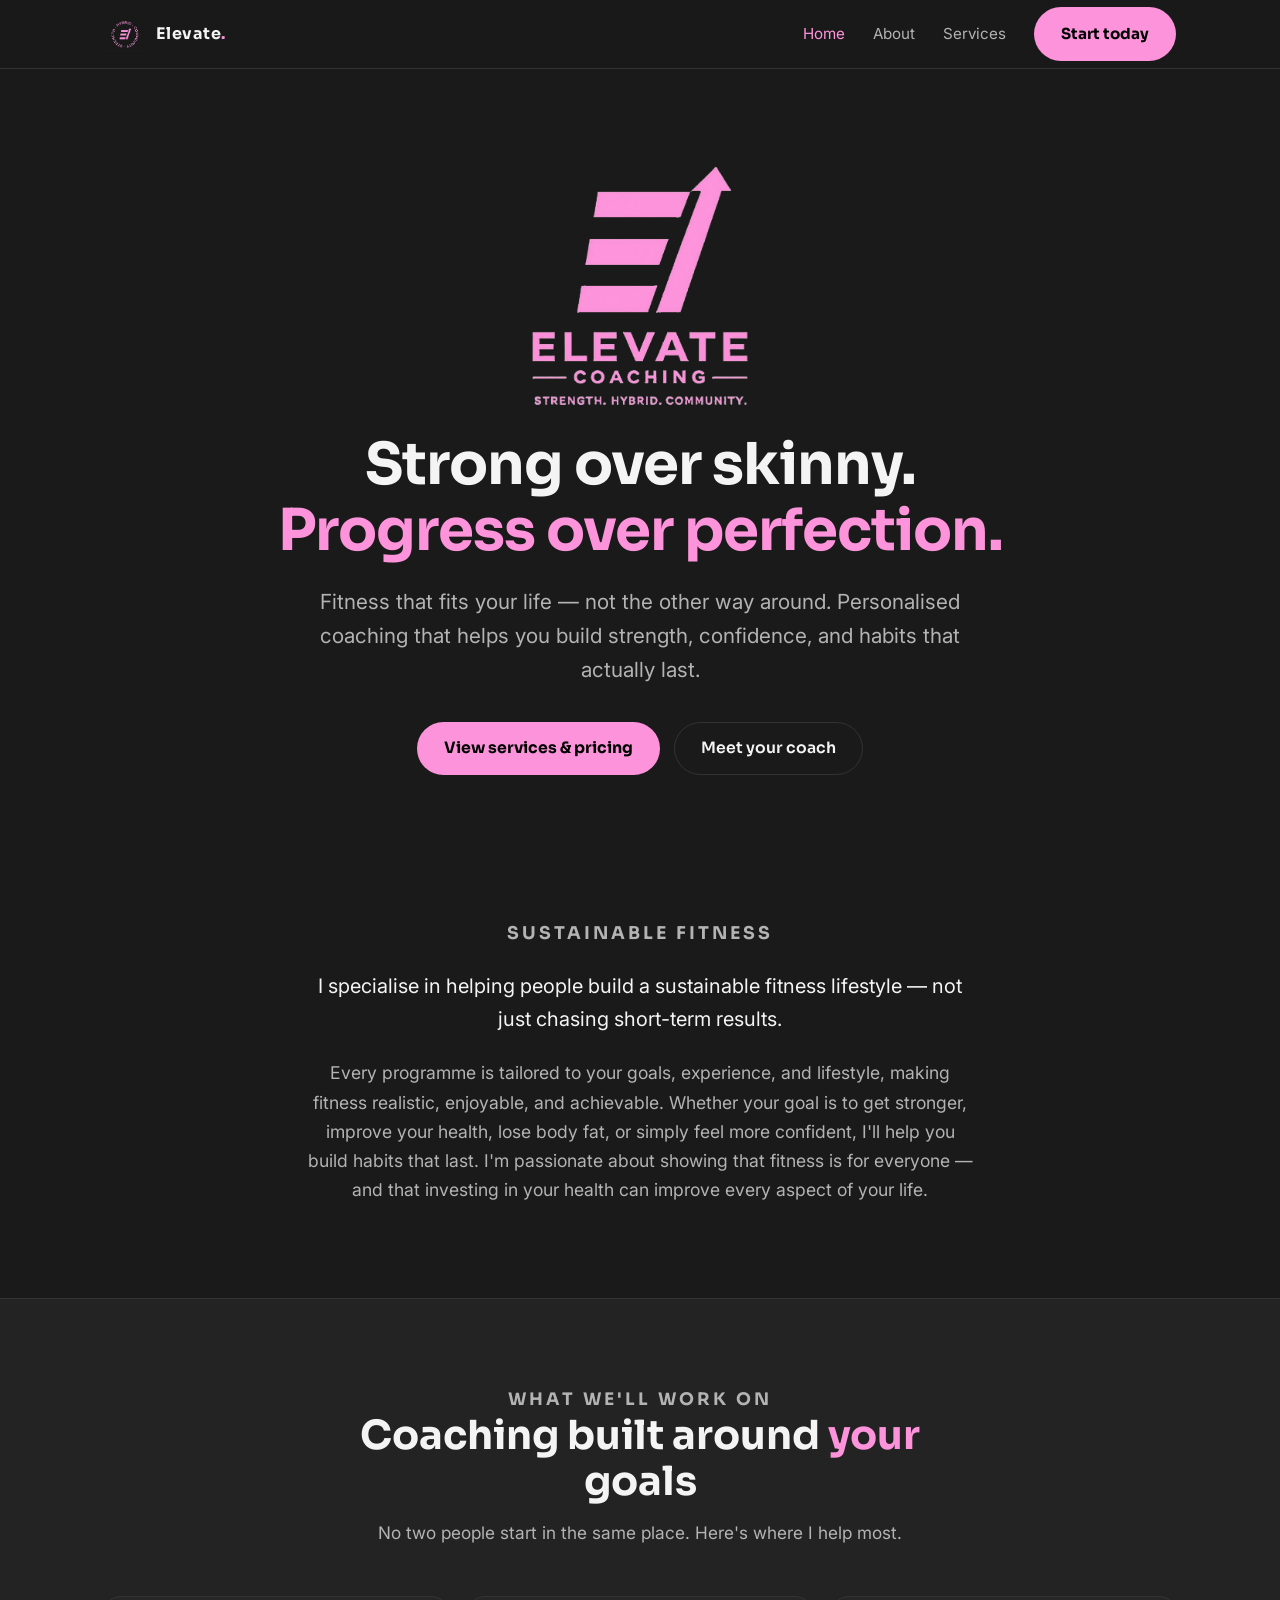
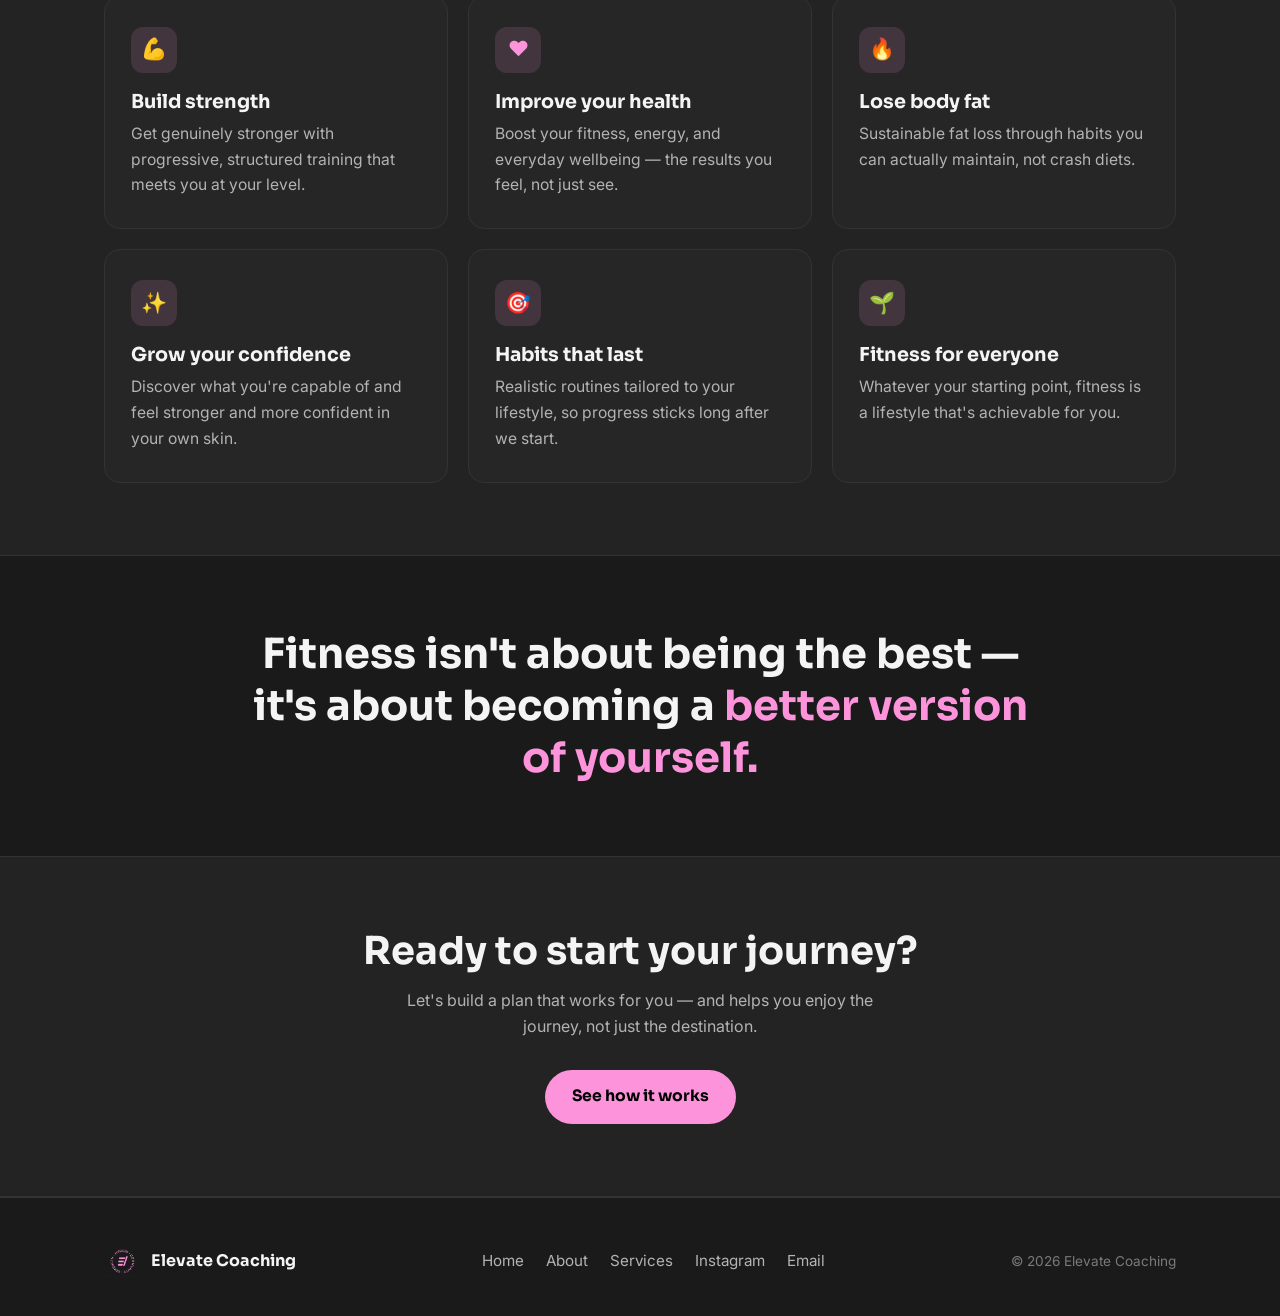
==== index.html @ e61bf0bc "v1 for review" ====
<!DOCTYPE html>
<html lang="en">
<head>
  <meta charset="UTF-8" />
  <meta name="viewport" content="width=device-width, initial-scale=1.0" />
  <title>Elevate Coaching — Personal Training | Strong over skinny</title>
  <meta name="description" content="Elevate Coaching — personalised personal training that builds a sustainable fitness lifestyle. Strong over skinny. Progress over perfection." />
  <meta property="og:title" content="Elevate Coaching" />
  <meta property="og:description" content="Fitness that fits your life — not the other way around." />
  <meta property="og:type" content="website" />
  <link rel="icon" href="assets/logo.png" />
  <link rel="preconnect" href="https://fonts.googleapis.com" />
  <link rel="preconnect" href="https://fonts.gstatic.com" crossorigin />
  <link href="https://fonts.googleapis.com/css2?family=Inter:wght@400;500;600&family=Sora:wght@600;700&display=swap" rel="stylesheet" />
  <link rel="stylesheet" href="css/styles.css" />
</head>
<body>

  <!-- ===== Nav ===== -->
  <header class="nav">
    <div class="wrap nav__inner">
      <a class="nav__brand" href="index.html">
        <img src="assets/logo.png" alt="Elevate Coaching logo" />
        <span>Elevate<span class="accent">.</span></span>
      </a>
      <nav class="nav__links">
        <a href="index.html" class="is-active">Home</a>
        <a href="about.html">About</a>
        <a href="services.html">Services</a>
        <!-- CTA: swap href for SumUp booking/subscription link when ready -->
        <a href="services.html" class="btn btn--primary nav__cta">Start today</a>
      </nav>
    </div>
  </header>

  <!-- ===== Hero ===== -->
  <section class="hero">
    <div class="wrap">
      <img class="hero__logo" src="assets/logo_full.png" alt="Elevate Coaching" />
      <h1>Strong over skinny.<br /><span class="accent">Progress over perfection.</span></h1>
      <p class="lead">Fitness that fits your life — not the other way around. Personalised coaching that helps you build strength, confidence, and habits that actually last.</p>
      <div class="hero__actions">
        <a href="services.html" class="btn btn--primary">View services &amp; pricing</a>
        <a href="about.html" class="btn btn--ghost">Meet your coach</a>
      </div>
    </div>
  </section>

  <!-- ===== Intro ===== -->
  <section class="section">
    <div class="wrap prose" style="text-align:center">
      <p class="eyebrow">Sustainable fitness</p>
      <p style="font-size:1.25rem;color:var(--text)">I specialise in helping people build a sustainable fitness lifestyle — not just chasing short-term results.</p>
      <p>Every programme is tailored to your goals, experience, and lifestyle, making fitness realistic, enjoyable, and achievable. Whether your goal is to get stronger, improve your health, lose body fat, or simply feel more confident, I'll help you build habits that last. I'm passionate about showing that fitness is for everyone — and that investing in your health can improve every aspect of your life.</p>
    </div>
  </section>

  <!-- ===== What I help with ===== -->
  <section class="section section--raised">
    <div class="wrap">
      <div class="section__head">
        <p class="eyebrow">What we'll work on</p>
        <h2>Coaching built around <span class="accent">your</span> goals</h2>
        <p>No two people start in the same place. Here's where I help most.</p>
      </div>
      <div class="grid grid--3">
        <div class="card">
          <div class="card__icon">💪</div>
          <h3>Build strength</h3>
          <p>Get genuinely stronger with progressive, structured training that meets you at your level.</p>
        </div>
        <div class="card">
          <div class="card__icon">❤️</div>
          <h3>Improve your health</h3>
          <p>Boost your fitness, energy, and everyday wellbeing — the results you feel, not just see.</p>
        </div>
        <div class="card">
          <div class="card__icon">🔥</div>
          <h3>Lose body fat</h3>
          <p>Sustainable fat loss through habits you can actually maintain, not crash diets.</p>
        </div>
        <div class="card">
          <div class="card__icon">✨</div>
          <h3>Grow your confidence</h3>
          <p>Discover what you're capable of and feel stronger and more confident in your own skin.</p>
        </div>
        <div class="card">
          <div class="card__icon">🎯</div>
          <h3>Habits that last</h3>
          <p>Realistic routines tailored to your lifestyle, so progress sticks long after we start.</p>
        </div>
        <div class="card">
          <div class="card__icon">🌱</div>
          <h3>Fitness for everyone</h3>
          <p>Whatever your starting point, fitness is a lifestyle that's achievable for you.</p>
        </div>
      </div>
    </div>
  </section>

  <!-- ===== Empowerment callout ===== -->
  <section class="section callout">
    <div class="wrap">
      <blockquote>Fitness isn't about being the best — it's about becoming a <span>better version of yourself.</span></blockquote>
    </div>
  </section>

  <!-- ===== CTA band ===== -->
  <section class="section section--raised cta-band">
    <div class="wrap">
      <h2>Ready to start your journey?</h2>
      <p>Let's build a plan that works for you — and helps you enjoy the journey, not just the destination.</p>
      <!-- CTA: swap href for SumUp / contact form when ready -->
      <a href="services.html" class="btn btn--primary">See how it works</a>
    </div>
  </section>

  <!-- ===== Footer ===== -->
  <footer class="footer">
    <div class="wrap footer__inner">
      <a class="footer__brand" href="index.html">
        <img src="assets/logo.png" alt="Elevate Coaching" />
        Elevate Coaching
      </a>
      <nav class="footer__links">
        <a href="index.html">Home</a>
        <a href="about.html">About</a>
        <a href="services.html">Services</a>
        <!-- TODO: real links -->
        <a href="https://instagram.com/" target="_blank" rel="noopener">Instagram</a>
        <a href="mailto:hello@example.com">Email</a>
      </nav>
      <p class="footer__meta">© 2026 Elevate Coaching</p>
    </div>
  </footer>

</body>
</html>
---- css/styles.css ----
/* =========================================================
   Elevate Coaching — shared stylesheet
   Brand: bg #1a1a1a · accent #fd93db
   Edit the variables below to retune the whole site.
   ========================================================= */

:root {
  --bg:            #1a1a1a;
  --bg-raised:     #232323;
  --bg-card:       #262626;
  --accent:        #fd93db;
  --accent-soft:   #fd93db22;   /* translucent accent for glows/borders */
  --text:          #f4f4f4;
  --text-muted:    #b3b3b3;
  --border:        #333333;

  --font-head: 'Sora', system-ui, -apple-system, 'Segoe UI', sans-serif;
  --font-body: 'Inter', system-ui, -apple-system, 'Segoe UI', sans-serif;

  --maxw: 1120px;
  --radius: 16px;
}

* { box-sizing: border-box; margin: 0; padding: 0; }

html { scroll-behavior: smooth; }

html, body { overflow-x: hidden; }

body {
  background: var(--bg);
  color: var(--text);
  font-family: var(--font-body);
  line-height: 1.65;
  -webkit-font-smoothing: antialiased;
  text-rendering: optimizeLegibility;
}

img { max-width: 100%; display: block; }

a { color: inherit; text-decoration: none; }

h1, h2, h3 { font-family: var(--font-head); line-height: 1.15; font-weight: 700; }

.wrap { width: 100%; max-width: var(--maxw); margin-inline: auto; padding-inline: 24px; }

.accent { color: var(--accent); }

/* ---------- Nav ---------- */
.nav {
  position: sticky; top: 0; z-index: 50;
  background: rgba(26, 26, 26, 0.85);
  backdrop-filter: blur(10px);
  border-bottom: 1px solid var(--border);
}
.nav__inner {
  display: flex; align-items: center; justify-content: space-between;
  height: 68px;
}
.nav__brand { display: flex; align-items: center; gap: 10px; font-family: var(--font-head); font-weight: 700; letter-spacing: .5px; }
.nav__brand img { height: 34px; width: auto; }
.nav__links { display: flex; align-items: center; gap: 28px; }
.nav__links a { color: var(--text-muted); font-size: .95rem; transition: color .15s; }
.nav__links a:hover, .nav__links a.is-active { color: var(--accent); }
.nav__cta { display: none; }
/* Button in the nav must keep its black text — beat the .nav__links a colour rules */
.nav__links a.nav__cta,
.nav__links a.nav__cta:hover { color: #000; }

@media (min-width: 720px) { .nav__cta { display: inline-flex; } }

/* Narrow screens: stack brand over links, both centered, so nothing collides */
@media (max-width: 640px) {
  .nav__inner { flex-direction: column; height: auto; gap: 8px; padding-block: 12px; }
  .nav__links { gap: 20px; }
}

/* ---------- Buttons ---------- */
.btn {
  display: inline-flex; align-items: center; justify-content: center; gap: 8px;
  font-family: var(--font-head); font-weight: 600; font-size: .98rem;
  padding: 13px 26px; border-radius: 999px; cursor: pointer;
  transition: transform .15s ease, box-shadow .15s ease, background .15s ease;
  border: 1px solid transparent;
}
.btn--primary { background: var(--accent); color: #000; font-weight: 700; }
.btn--primary:hover { transform: translateY(-2px); box-shadow: 0 10px 30px -8px var(--accent); }
.btn--ghost { background: transparent; color: var(--text); border-color: var(--border); }
.btn--ghost:hover { border-color: var(--accent); color: var(--accent); }

/* ---------- Hero ---------- */
.hero { position: relative; overflow: hidden; padding: 88px 0 72px; text-align: center; }
.hero::before {
  content: ""; position: absolute; inset: -40% 0 auto 0; height: 480px;
  background: radial-gradient(60% 60% at 50% 0%, var(--accent-soft), transparent 70%);
  pointer-events: none;
}
.hero__logo { width: min(238px, 65vw); height: auto; margin: 0 auto 14px; }
.hero h1 { font-size: clamp(2.2rem, 6vw, 3.6rem); letter-spacing: -1px; }
.hero p.lead { color: var(--text-muted); font-size: clamp(1.05rem, 2.5vw, 1.3rem); max-width: 640px; margin: 20px auto 34px; }
.hero__actions { display: flex; gap: 14px; justify-content: center; flex-wrap: wrap; }

/* ---------- Sections ---------- */
.section { padding: 72px 0; }
.section--raised { background: var(--bg-raised); border-block: 1px solid var(--border); }
.section__head { max-width: 680px; margin: 0 auto 48px; text-align: center; }
.section__head h2 { font-size: clamp(1.7rem, 4vw, 2.5rem); }
.section__head p { color: var(--text-muted); margin-top: 14px; font-size: 1.08rem; }
.eyebrow { text-transform: uppercase; letter-spacing: 3px; font-size: .78rem; font-weight: 700; color: var(--accent); font-family: var(--font-head); }

/* ---------- Cards grid ---------- */
.grid { display: grid; gap: 20px; grid-template-columns: 1fr; }
@media (min-width: 620px) { .grid--2 { grid-template-columns: repeat(2, 1fr); } .grid--3 { grid-template-columns: repeat(2, 1fr); } }
@media (min-width: 900px) { .grid--3 { grid-template-columns: repeat(3, 1fr); } }

.card {
  background: var(--bg-card); border: 1px solid var(--border);
  border-radius: var(--radius); padding: 30px 26px;
  transition: border-color .18s, transform .18s;
}
.card:hover { border-color: var(--accent); transform: translateY(-3px); }
.card__icon {
  width: 46px; height: 46px; border-radius: 12px; margin-bottom: 18px;
  display: grid; place-items: center; background: var(--accent-soft); color: var(--accent);
  font-size: 1.3rem;
}
.card h3 { font-size: 1.2rem; margin-bottom: 8px; }
.card p { color: var(--text-muted); font-size: .98rem; }

/* ---------- Prose (about) ---------- */
.prose { max-width: 720px; margin-inline: auto; }
.prose p { color: var(--text-muted); font-size: 1.1rem; margin-bottom: 22px; }
.prose p strong { color: var(--text); }

/* ---------- Pricing ---------- */
.price-card { display: flex; flex-direction: column; }
.price-card.is-featured { border-color: var(--accent); box-shadow: 0 0 0 1px var(--accent), 0 20px 50px -20px var(--accent-soft); }
.price-card__tag { align-self: flex-start; font-size: .72rem; font-weight: 700; letter-spacing: 2px; text-transform: uppercase; color: var(--accent); font-family: var(--font-head); margin-bottom: 14px; }
.price-card h3 { font-size: 1.35rem; }
.price-card .price { font-family: var(--font-head); font-size: 2.4rem; font-weight: 700; margin: 12px 0 4px; }
.price-card .price span { font-size: 1rem; color: var(--text-muted); font-weight: 400; }
.price-card .price-note { color: var(--accent); font-size: .9rem; margin-top: 2px; }
.price-card ul { list-style: none; margin: 22px 0 28px; display: grid; gap: 12px; }
.price-card li { color: var(--text-muted); padding-left: 28px; position: relative; }
.price-card li::before { content: "✓"; position: absolute; left: 0; color: var(--accent); font-weight: 700; }
.price-card .btn { margin-top: auto; }

/* ---------- Callout band ---------- */
.callout { text-align: center; }
.callout blockquote { font-family: var(--font-head); font-weight: 700; font-size: clamp(1.6rem, 4.5vw, 2.6rem); line-height: 1.25; max-width: 820px; margin-inline: auto; }
.callout blockquote span { color: var(--accent); }

/* ---------- CTA band ---------- */
.cta-band { text-align: center; }
.cta-band h2 { font-size: clamp(1.7rem, 4vw, 2.4rem); }
.cta-band p { color: var(--text-muted); margin: 14px auto 30px; max-width: 520px; }

/* ---------- Footer ---------- */
.footer { border-top: 1px solid var(--border); padding: 48px 0 40px; }
.footer__inner { display: flex; flex-direction: column; gap: 22px; align-items: center; text-align: center; }
.footer__brand { display: flex; align-items: center; gap: 10px; font-family: var(--font-head); font-weight: 700; }
.footer__brand img { height: 30px; }
.footer__links { display: flex; gap: 22px; flex-wrap: wrap; justify-content: center; }
.footer__links a { color: var(--text-muted); font-size: .95rem; transition: color .15s; }
.footer__links a:hover { color: var(--accent); }
.footer__meta { color: #7a7a7a; font-size: .85rem; }

@media (min-width: 720px) {
  .footer__inner { flex-direction: row; justify-content: space-between; text-align: left; }
}
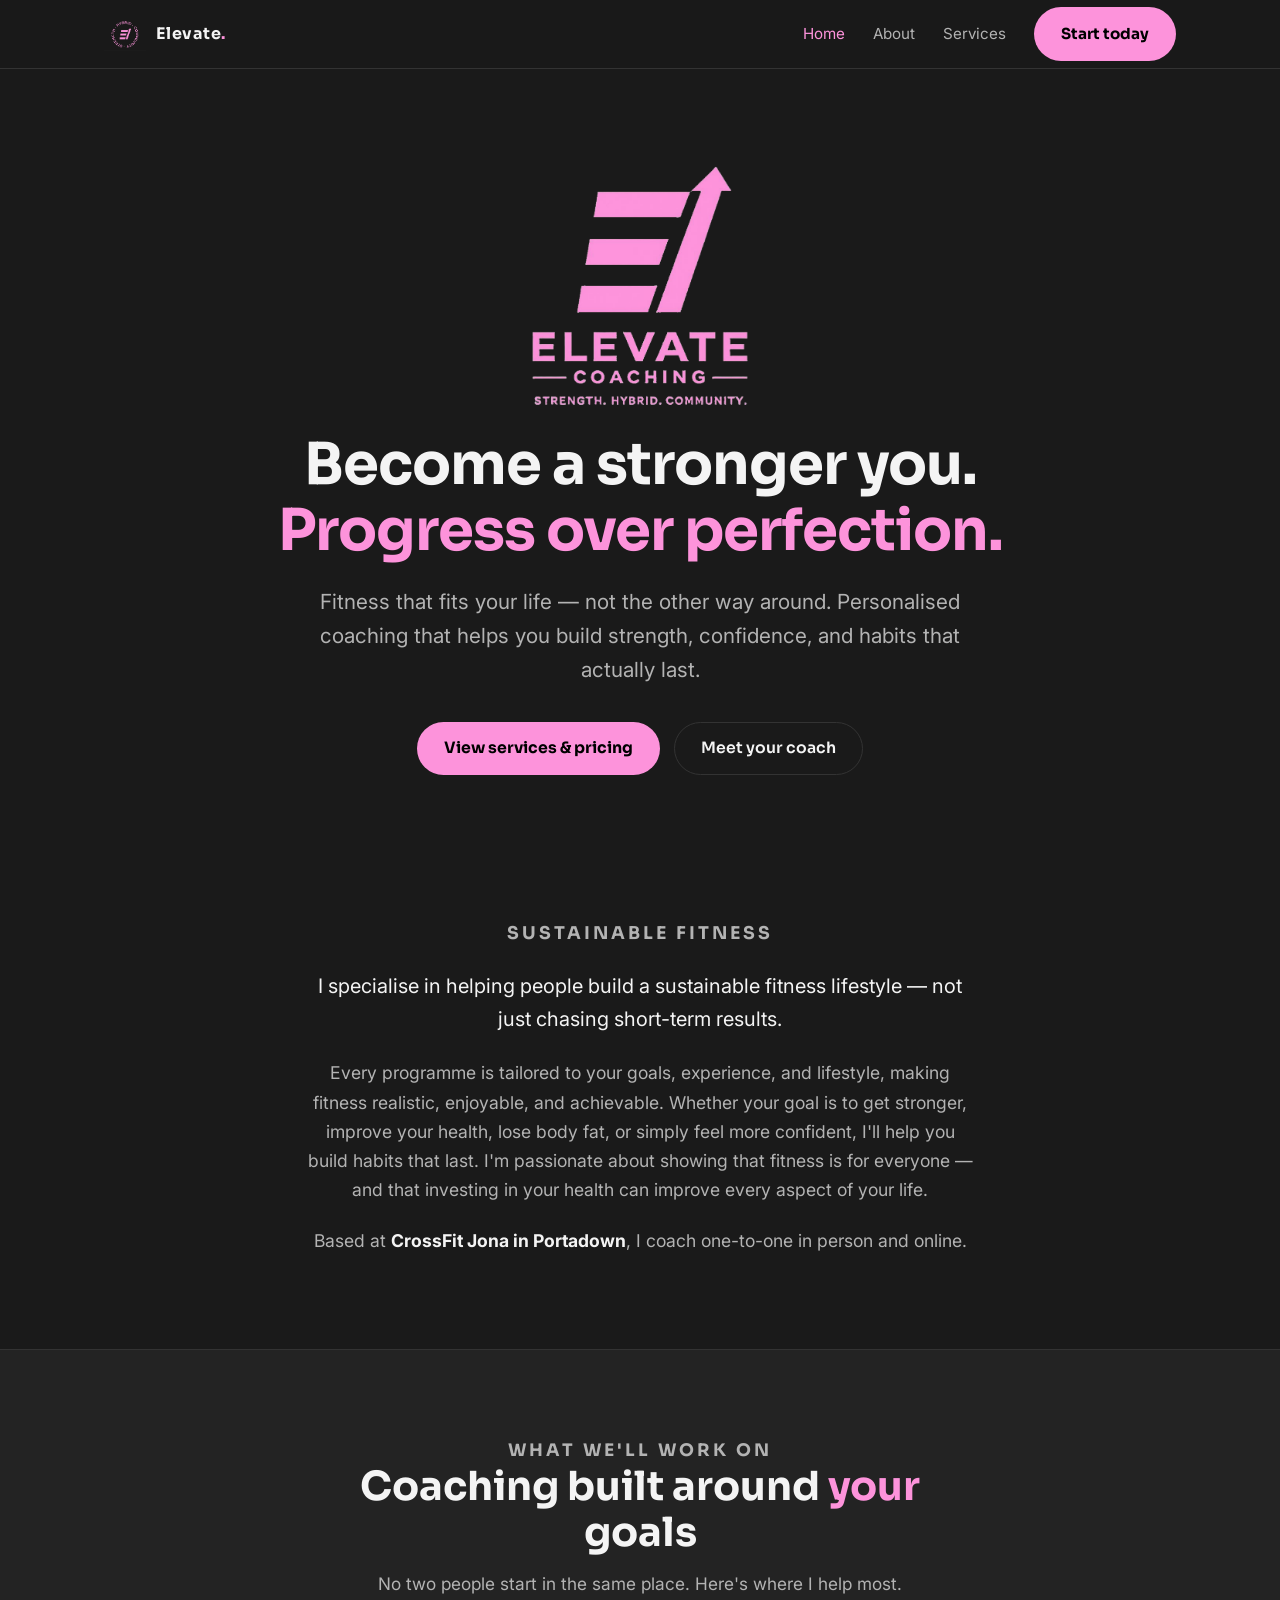
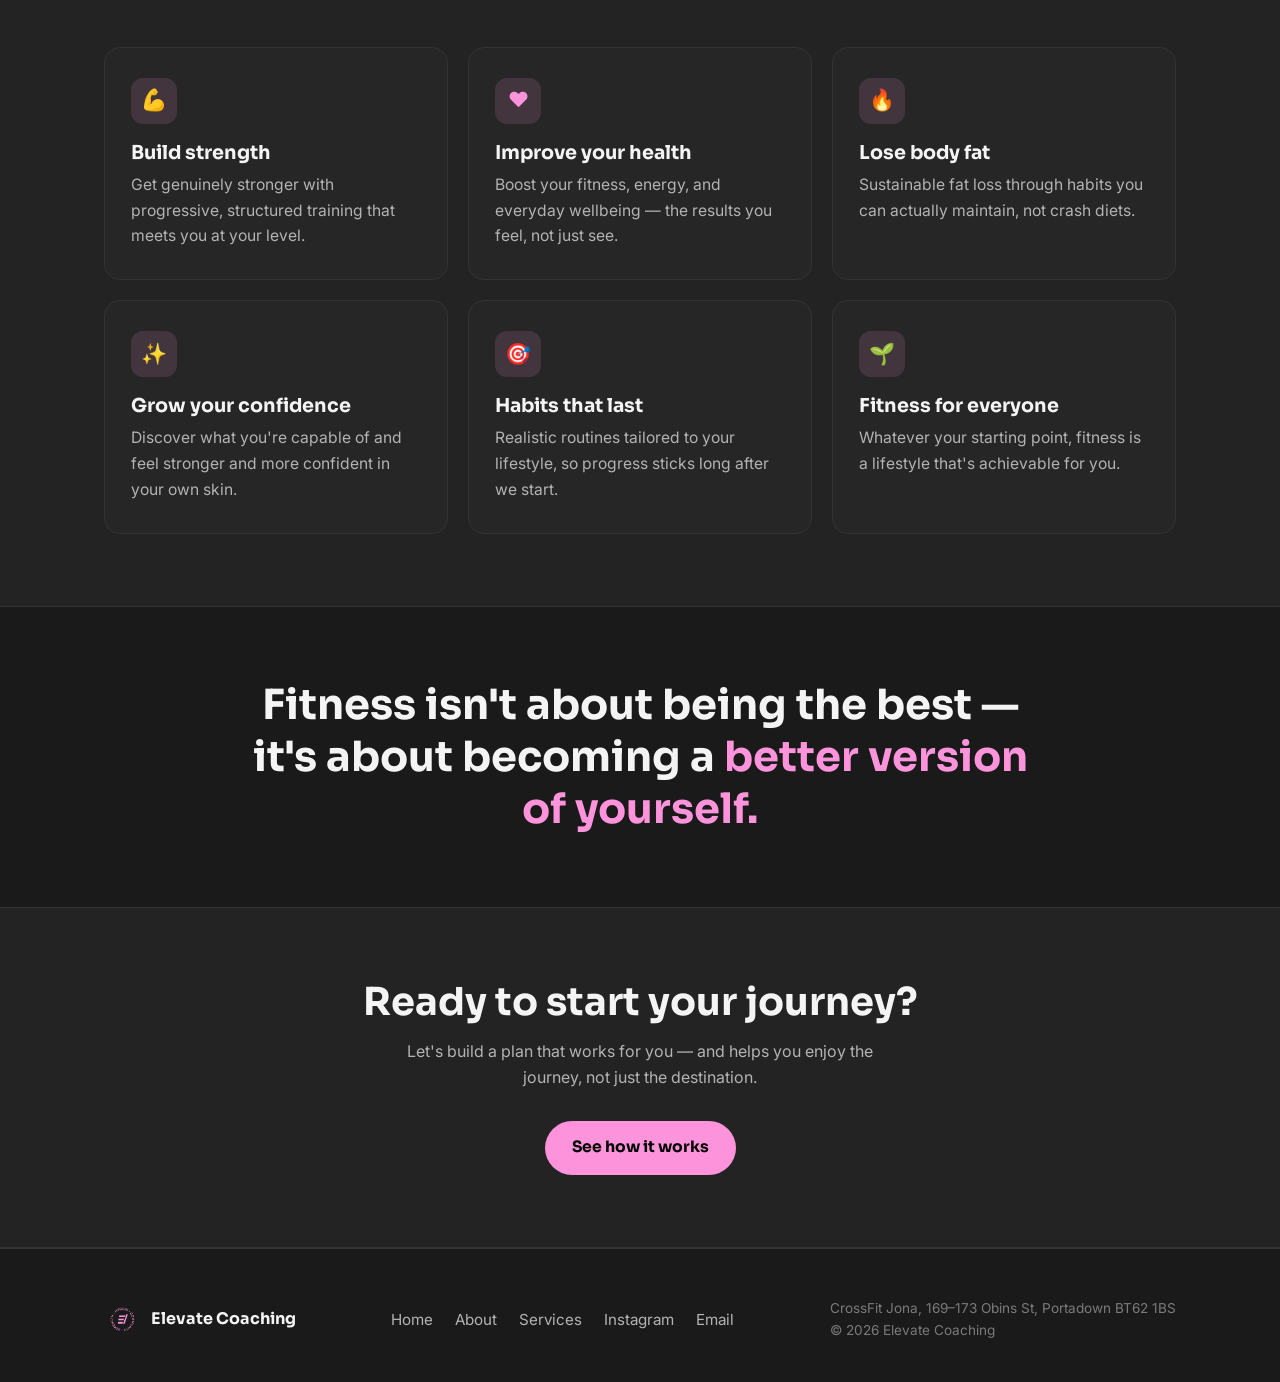
==== commit a4d17845: "seo" ====
--- a/index.html
+++ b/index.html
@@ -3,16 +3,65 @@
 <head>
   <meta charset="UTF-8" />
   <meta name="viewport" content="width=device-width, initial-scale=1.0" />
-  <title>Elevate Coaching — Personal Training | Strong over skinny</title>
-  <meta name="description" content="Elevate Coaching — personalised personal training that builds a sustainable fitness lifestyle. Strong over skinny. Progress over perfection." />
-  <meta property="og:title" content="Elevate Coaching" />
-  <meta property="og:description" content="Fitness that fits your life — not the other way around." />
+  <title>Personal Trainer in Portadown | Elevate Coaching</title>
+  <meta name="description" content="Personal training and online coaching in Portadown, Northern Ireland. Personalised programmes to build strength, confidence and lasting habits." />
+  <link rel="canonical" href="https://elevatecoach.ing/" />
   <meta property="og:type" content="website" />
+  <meta property="og:site_name" content="Elevate Coaching" />
+  <meta property="og:title" content="Elevate Coaching — Personal Training" />
+  <meta property="og:description" content="Fitness that fits your life — not the other way around. Personalised coaching to build strength, confidence and habits that last." />
+  <meta property="og:url" content="https://elevatecoach.ing/" />
+  <meta property="og:image" content="https://elevatecoach.ing/assets/og-image.png" />
+  <meta property="og:image:width" content="1200" />
+  <meta property="og:image:height" content="630" />
+  <meta name="twitter:card" content="summary_large_image" />
+  <meta name="twitter:title" content="Elevate Coaching — Personal Training" />
+  <meta name="twitter:description" content="Fitness that fits your life — not the other way around." />
+  <meta name="twitter:image" content="https://elevatecoach.ing/assets/og-image.png" />
   <link rel="icon" href="assets/logo.png" />
   <link rel="preconnect" href="https://fonts.googleapis.com" />
   <link rel="preconnect" href="https://fonts.gstatic.com" crossorigin />
   <link href="https://fonts.googleapis.com/css2?family=Inter:wght@400;500;600&family=Sora:wght@600;700&display=swap" rel="stylesheet" />
   <link rel="stylesheet" href="css/styles.css" />
+
+  <!-- Local SEO structured data.
+       NOTE: verify the geo latitude/longitude against the exact pin in Google Maps
+       (right-click the CrossFit Jona pin → copy coordinates) and update if needed. -->
+  <script type="application/ld+json">
+  {
+    "@context": "https://schema.org",
+    "@type": "LocalBusiness",
+    "name": "Elevate Coaching",
+    "description": "Personal training and online coaching in Portadown, Northern Ireland — building strength, confidence and habits that last.",
+    "url": "https://elevatecoach.ing/",
+    "image": "https://elevatecoach.ing/assets/og-image.png",
+    "email": "hello@elevatecoach.ing",
+    "priceRange": "££",
+    "currenciesAccepted": "GBP",
+    "address": {
+      "@type": "PostalAddress",
+      "streetAddress": "CrossFit Jona, 169-173 Obins Street",
+      "addressLocality": "Portadown",
+      "addressRegion": "County Armagh",
+      "postalCode": "BT62 1BS",
+      "addressCountry": "GB"
+    },
+    "geo": {
+      "@type": "GeoCoordinates",
+      "latitude": 54.4306,
+      "longitude": -6.4527
+    },
+    "areaServed": [
+      { "@type": "City", "name": "Portadown" },
+      { "@type": "City", "name": "Dungannon" },
+      { "@type": "City", "name": "Lurgan" }
+    ],
+    "sameAs": [
+      "https://instagram.com/coaching.elevate",
+      "https://maps.app.goo.gl/dEavE6LLTjwoEjsp8"
+    ]
+  }
+  </script>
 </head>
 <body>
 
@@ -37,7 +86,7 @@
   <section class="hero">
     <div class="wrap">
       <img class="hero__logo" src="assets/logo_full.png" alt="Elevate Coaching" />
-      <h1>Strong over skinny.<br /><span class="accent">Progress over perfection.</span></h1>
+      <h1>Become a stronger you.<br /><span class="accent">Progress over perfection.</span></h1>
       <p class="lead">Fitness that fits your life — not the other way around. Personalised coaching that helps you build strength, confidence, and habits that actually last.</p>
       <div class="hero__actions">
         <a href="services.html" class="btn btn--primary">View services &amp; pricing</a>
@@ -52,6 +101,7 @@
       <p class="eyebrow">Sustainable fitness</p>
       <p style="font-size:1.25rem;color:var(--text)">I specialise in helping people build a sustainable fitness lifestyle — not just chasing short-term results.</p>
       <p>Every programme is tailored to your goals, experience, and lifestyle, making fitness realistic, enjoyable, and achievable. Whether your goal is to get stronger, improve your health, lose body fat, or simply feel more confident, I'll help you build habits that last. I'm passionate about showing that fitness is for everyone — and that investing in your health can improve every aspect of your life.</p>
+      <p>Based at <strong>CrossFit Jona in Portadown</strong>, I coach one-to-one in person and online.</p>
     </div>
   </section>
 
@@ -127,10 +177,10 @@
         <a href="about.html">About</a>
         <a href="services.html">Services</a>
         <!-- TODO: real links -->
-        <a href="https://instagram.com/" target="_blank" rel="noopener">Instagram</a>
-        <a href="mailto:hello@example.com">Email</a>
+        <a href="https://instagram.com/coaching.elevate" target="_blank" rel="noopener">Instagram</a>
+        <a href="mailto:hello@elevatecoach.ing">Email</a>
       </nav>
-      <p class="footer__meta">© 2026 Elevate Coaching</p>
+      <p class="footer__meta">CrossFit Jona, 169–173 Obins St, Portadown BT62 1BS<br />© 2026 Elevate Coaching</p>
     </div>
   </footer>
 
--- a/css/styles.css
+++ b/css/styles.css
@@ -131,6 +131,20 @@
 .prose { max-width: 720px; margin-inline: auto; }
 .prose p { color: var(--text-muted); font-size: 1.1rem; margin-bottom: 22px; }
 .prose p strong { color: var(--text); }
+.prose h2 { font-size: clamp(1.5rem, 3.5vw, 2rem); margin: 46px 0 22px; }
+.prose h2 .accent { color: var(--accent); }
+.prose .lede { font-size: 1.25rem; color: var(--text); }
+
+/* ---------- Coach photo ---------- */
+.coach-photo {
+  display: block;
+  width: 100%;
+  max-width: 380px;
+  margin: 0 auto;
+  border-radius: var(--radius);
+  border: 3px solid var(--accent);
+  box-shadow: 0 22px 55px -22px var(--accent);
+}
 
 /* ---------- Pricing ---------- */
 .price-card { display: flex; flex-direction: column; }
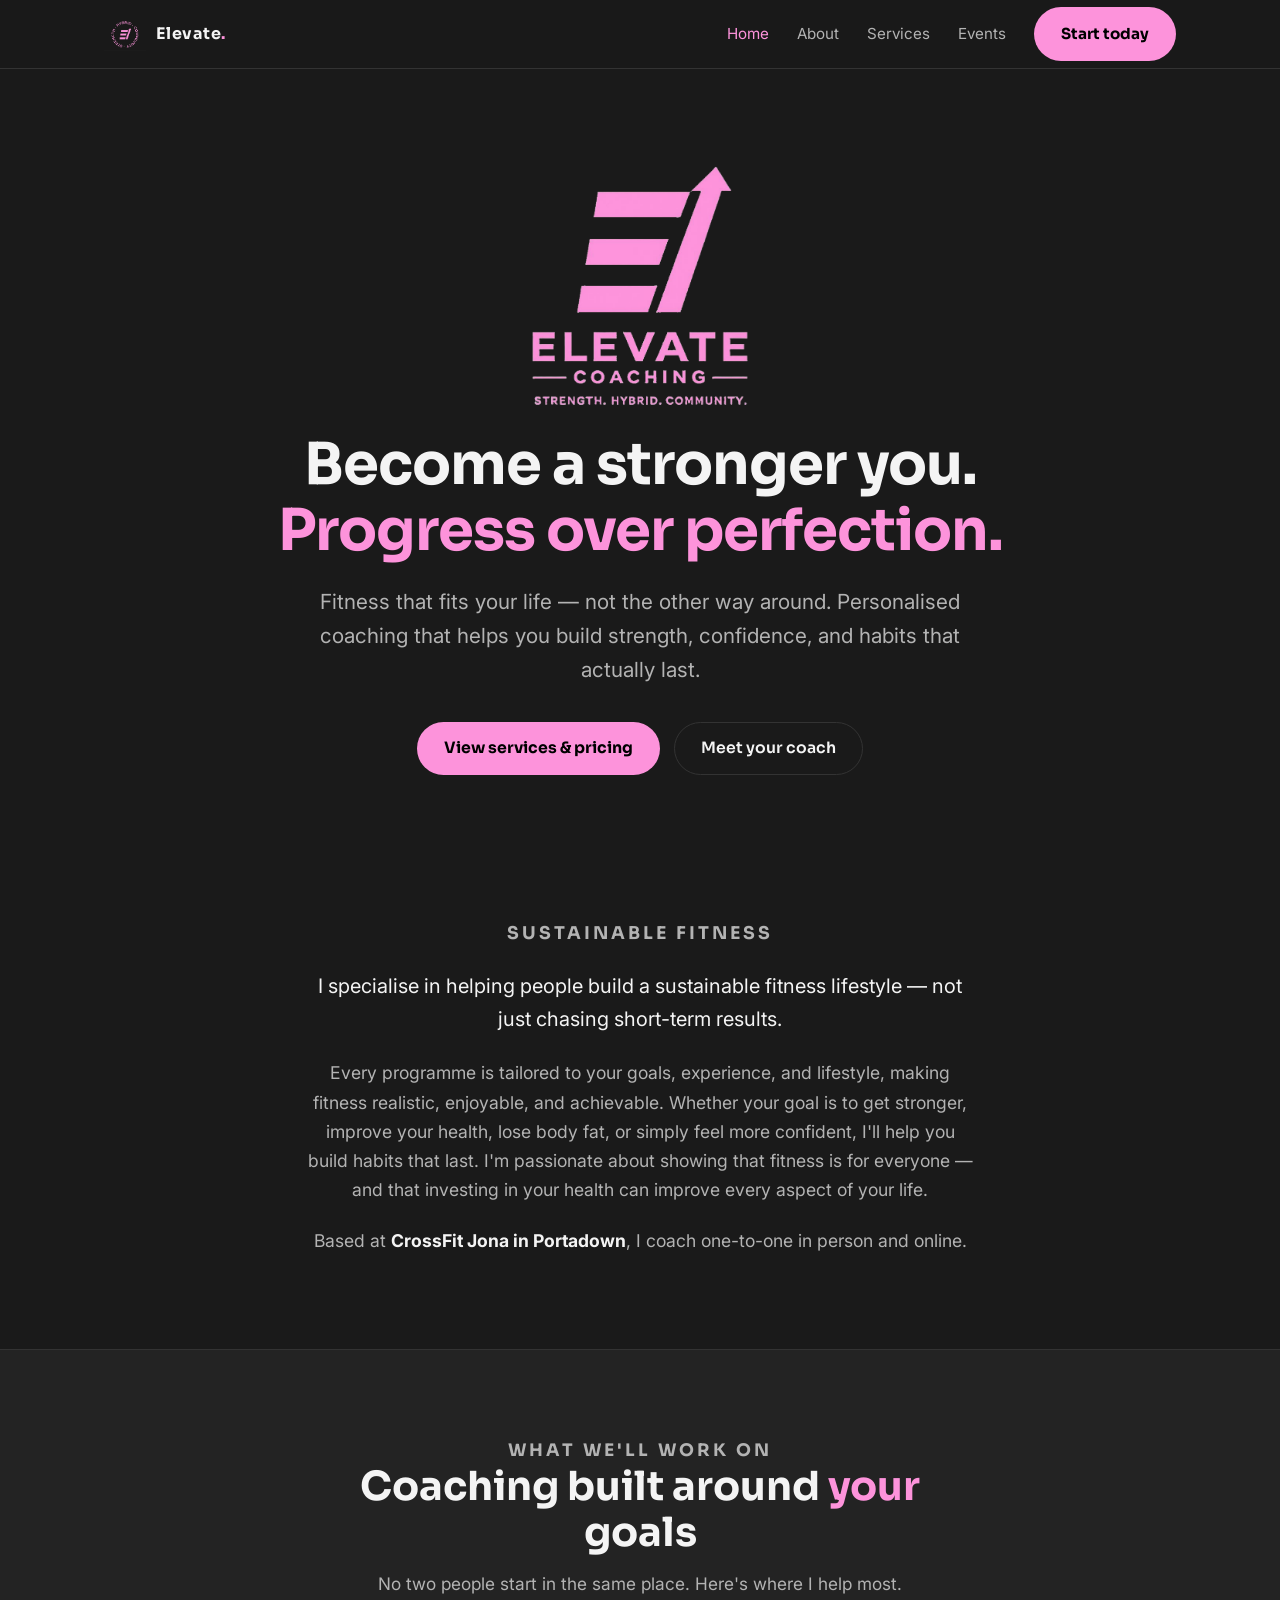
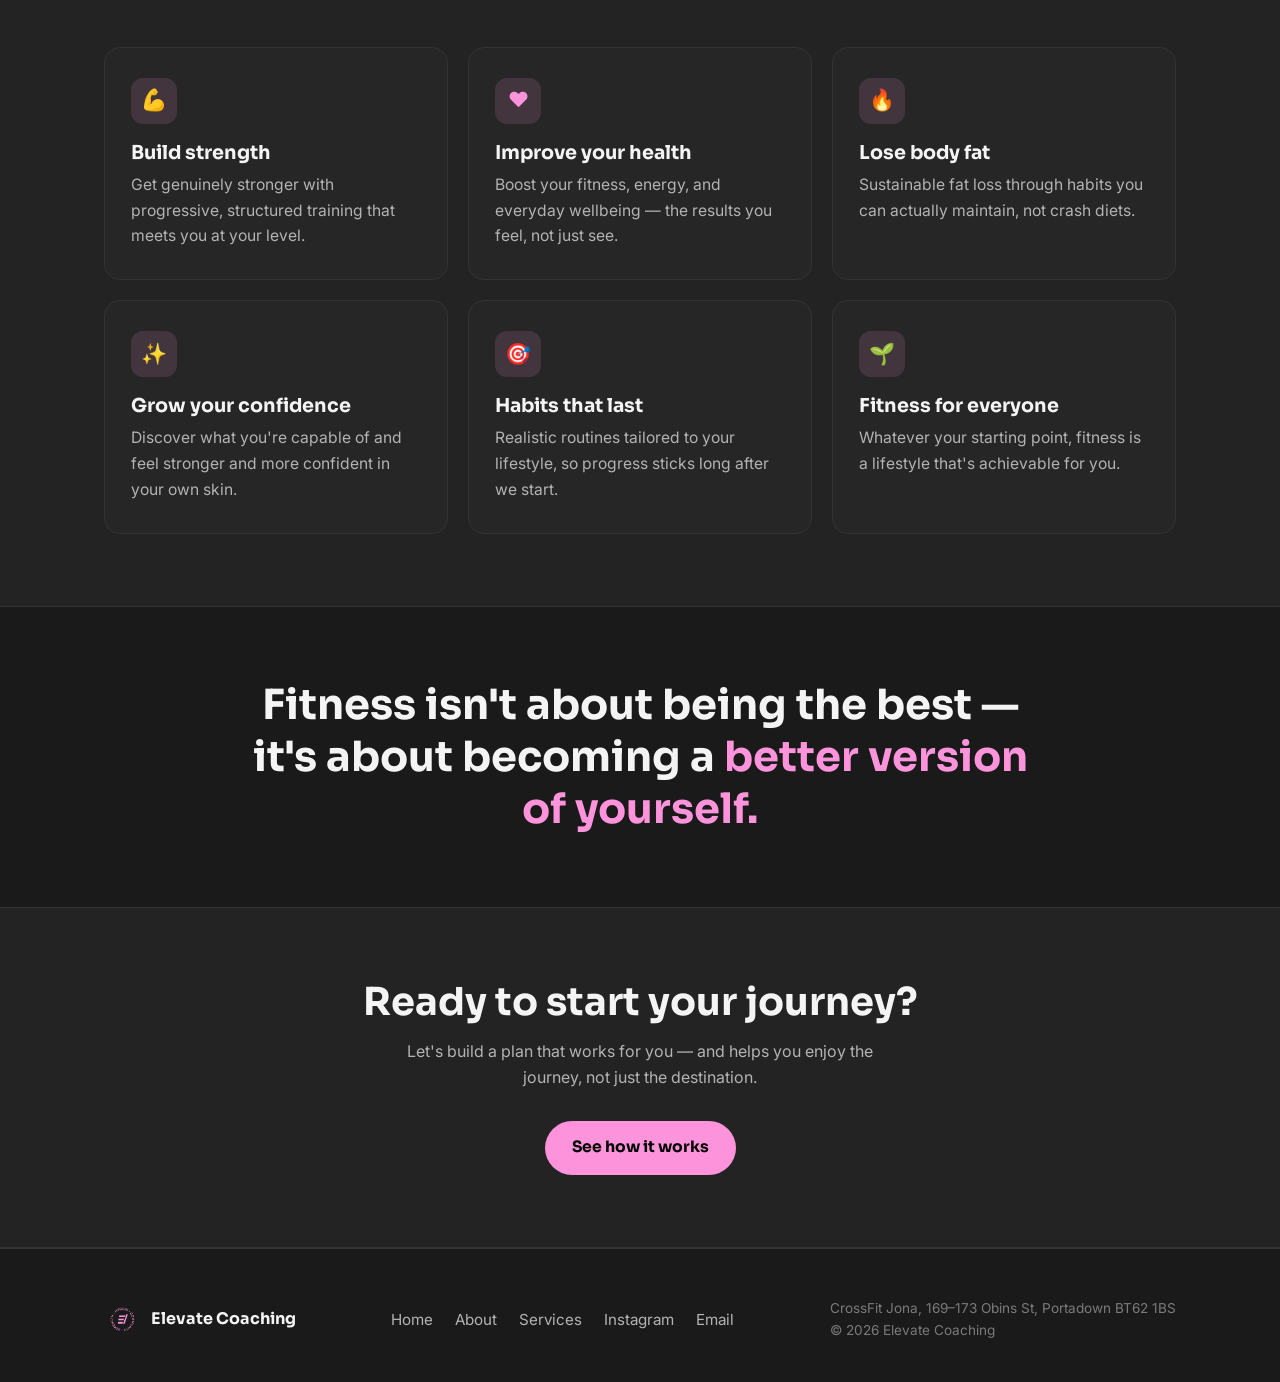
==== commit 1b9f8345: "Event preview test" ====
--- a/index.html
+++ b/index.html
@@ -76,6 +76,7 @@
         <a href="index.html" class="is-active">Home</a>
         <a href="about.html">About</a>
         <a href="services.html">Services</a>
+        <a href="events.html">Events</a>
         <!-- CTA: swap href for SumUp booking/subscription link when ready -->
         <a href="services.html" class="btn btn--primary nav__cta">Start today</a>
       </nav>
